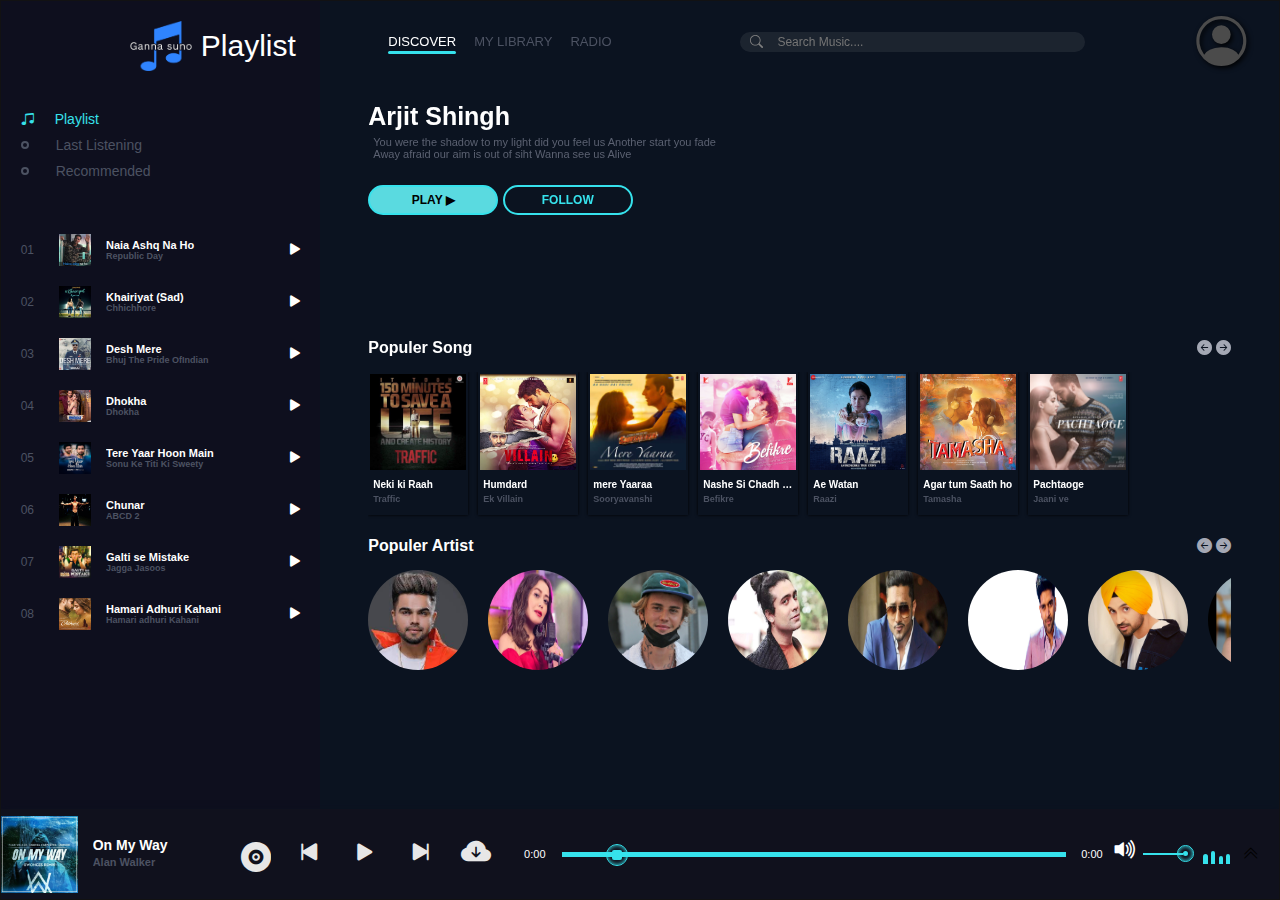
==== arjit.html @ a4bc924c "upload files" ====
<!DOCTYPE html>
<html lang="en">

<head>
    <meta charset="UTF-8">
    <meta http-equiv="X-UA-Compatible" content="IE=edge">
    <meta name="viewport" content="width=device-width, initial-scale=1.0">
    <title>Music🎧</title>
    <link rel="stylesheet" href="https://cdn.jsdelivr.net/npm/bootstrap-icons@1.10.3/font/bootstrap-icons.css">
    <link rel="shortcut icon"sizes="16x16" rel="icon" href="logo-no-background.png" type="image/png">
    <link rel="stylesheet" href="style.css">
        <link rel="stylesheet" href="mobil.css">

    <style>
        header .song_side::before{
    /* border: 1px solid red; */
    content: '';
    position: absolute;
    width: 100%;
    height: 300px;
    /* background: url('arjit_bg.png'); */
    overflow: hidden;
    z-index: -1;

}
    </style>

</head>

<body>
    <header>
        <div class="menu_side">
            <i class="bi bi-x-lg"></i>
            <h1>Playlist
                <img  class=logo src="logo-no-background.png" alt="" srcset="">
            </h1>
            <div class="playlist">
                <h4 class="active"><span></span><i class="bi bi-music-note-beamed"></i>Playlist</h4>
                <h4><span></span><i class="bi bi-music-note-beamed"></i>Last Listening</h4>
                <h4><span></span><i class="bi bi-music-note-beamed"></i>Recommended</h4>

            </div>
            <div class="menu_song">
                <li class="songItem">
                    <span>01</span>
                    <img src="img/1.jpg" alt="">
                    <h5>On my Way <br>
                        <div class="subtitle">Alan Walker</div>
                    </h5>
                    <i class="bi playListPlay  bi-play-fill" id="1"></i>
                </li>
                <li class="songItem">
                    <span>02</span>
                    <img src="img/2.jpg" alt="">
                    <h5>On my Way <br>
                        <div class="subtitle">Alan Walker</div>
                    </h5>
                    <i class="bi playListPlay  bi-play-fill" id="2"></i>
                </li>
                <li class="songItem">
                    <span>03</span>
                    <img src="img/3.jpg" alt="">
                    <h5>On my Way <br>
                        <div class="subtitle">Alan Walker</div>
                    </h5>
                    <i class="bi playListPlay  bi-play-fill" id="3"></i>
                </li>
                <li class="songItem">
                    <span>04</span>
                    <img src="img/4.jpg" alt="">
                    <h5>On my Way <br>
                        <div class="subtitle">Alan Walker</div>
                    </h5>
                    <i class="bi playListPlay  bi-play-fill" id="4"></i>
                </li>
                <li class="songItem">
                    <span>05</span>
                    <img src="img/5.jpg" alt="">
                    <h5>On my Way <br>
                        <div class="subtitle">Alan Walker</div>
                    </h5>
                    <i class="bi playListPlay  bi-play-fill" id="5"></i>
                </li>
                <li class="songItem">
                    <span>06</span>
                    <img src="img/6.jpg" alt="">
                    <h5>On my Way <br>
                        <div class="subtitle">Alan Walker</div>
                    </h5>
                    <i class="bi playListPlay  bi-play-fill" id="6"></i>
                </li>
                <li class="songItem">
                    <span>07</span>
                    <img src="img/7.jpg" alt="">
                    <h5>On my Way <br>
                        <div class="subtitle">Alan Walker</div>
                    </h5>
                    <i class="bi playListPlay  bi-play-fill" id="7"></i>
                </li>
                <li class="songItem">
                    <span>08</span>
                    <img src="img/8.jpg" alt="">
                    <h5>On my Way <br>
                        <div class="subtitle">Alan Walker</div>
                    </h5>
                    <i class="bi playListPlay  bi-play-fill" id="8"></i>
                </li>
            </div>
        </div>
        <div class="song_side">
             <i class="bi bi-list" id="menuopen"></i>
            <nav>
                <ul>
                    <li>Discover <span></span></li>
                    <li>My Library</li>
                    <li>Radio</li>
                </ul>
                <div class="search">
                    <i class="bi bi-search"></i>
                    <input type="text" placeholder="Search Music....">
                </div>
                <div class="user">
                    <!-- <img src="https://yt3.ggpht.com/yti/AGOGRCpw08hh080kgDqpTmfNTJ_ll4WLL0zp-cTqkqyygA=s88-c-k-c0x00ffffff-no-rj" alt=""> -->
                    <i class="bi bi-person-circle"></i>
                </div>
            </nav>
            <div class="content">
                <h1>Arjit Shingh</h1>
                <p>You were the shadow to my light did you feel us Another start you fade <br> Away afraid our aim is
                    out of siht Wanna see us Alive</p>
                <div class="buttons">
                    <button>PLAY ▶</button>
                    <button>FOLLOW</button>
                </div>
            </div>
            <div class="populer-song">
                <div class="h4">
                    <h4>Populer Song</h4>
                    <div class="btn_s">
                        <i class="bi bi-arrow-left-circle-fill" id="pop_song_left"></i>
                        <i class="bi bi-arrow-right-circle-fill" id="pop_song_right"></i>
                    </div>
                </div>
                <div class="pop_song">
                    <li class="songItem">
                        <div class="img_play">
                            <img src="img/1.jpg" alt="">
                            <i class="bi playListPlay bi-play-fill" id="9"></i>

                        </div>
                        <h5>On my Way <br>
                            <div class="subtitle">Alan Walker</div>
                        </h5>
                    </li>
                    <li class="songItem">
                        <div class="img_play">
                            <img src="img/1.jpg" alt="">
                            <i class="bi playListPlay bi-play-fill" id="10"></i>

                        </div>
                        <h5>On my Way <br>
                            <div class="subtitle">Alan Walker</div>
                        </h5>
                    </li>
                    <li class="songItem">
                        <div class="img_play">
                            <img src="img/1.jpg" alt="">
                            <i class="bi playListPlay bi-play-fill" id="11"></i>

                        </div>
                        <h5>On my Way <br>
                            <div class="subtitle">Alan Walker</div>
                        </h5>
                    </li>
                    <li class="songItem">
                        <div class="img_play">
                            <img src="img/1.jpg" alt="">
                            <i class="bi playListPlay bi-play-fill" id="12"></i>

                        </div>
                        <h5>On my Way <br>
                            <div class="subtitle">Alan Walker</div>
                        </h5>
                    </li>
                    <li class="songItem">
                        <div class="img_play">
                            <img src="img/1.jpg" alt="">
                            <i class="bi playListPlay bi-play-fill" id="13"></i>

                        </div>
                        <h5>On my Way <br>
                            <div class="subtitle">Alan Walker</div>
                        </h5>
                    </li>
                    <li class="songItem">
                        <div class="img_play">
                            <img src="img/1.jpg" alt="">
                            <i class="bi playListPlay bi-play-fill" id="14"></i>

                        </div>
                        <h5>On my Way <br>
                            <div class="subtitle">Alan Walker</div>
                        </h5>
                    </li>
                    <li class="songItem">
                        <div class="img_play">
                            <img src="img/1.jpg" alt="">
                            <i class="bi playListPlay bi-play-fill" id="15"></i>

                        </div>
                        <h5>On my Way <br>
                            <div class="subtitle">Alan Walker</div>
                        </h5>
                    </li>
                   
                </div>
            </div>
            <div class="populer_artists">
                <div class="h4">
                    <h4>Populer Artist</h4>
                    <div class="btn_s">
                        <i class="bi bi-arrow-left-circle-fill" id="pop_art_left"></i>
                        <i class="bi bi-arrow-right-circle-fill" id="pop_art_right"></i>
                    </div>
                </div>
                <div class="item">

                    <li>
                        <img src="img/akhil.jpg" alt="">
                    </li>
                    <li>
                        <img src="img/neha.jpg" alt="">
                    </li>
                    <li>
                        <img src="img/justin-bieber-lede.jpg" alt="">
                    </li>
                    <li>
                        <img src="img/jubin Nautiyal.jpg" alt="">
                    </li>
                    <li>
                        <img src="img/honey.jpg" alt="">
                    </li>
                    <li>
                       <a href="guru.html"> <img src="img/guru.jpg" alt=""></a>
                    </li>
                    <li>
                        <img src="img/Diljit_Dosanjh.jpg" alt="">
                    </li>
                    <li>
                        <img src="img/dhvani.jpg" alt="">
                    </li>
                    <li>
                        <img src="img/atif.jpg" alt="">
                    </li>
                    <li>
                        <img src="img/alan.jpg" alt="">
                    </li>

                
                </div>
            </div>
        </div>



            <div class="master_play">
                <img src="img/1.jpg" alt="" id="poster_master_play">
                <h5 id="title">
                    On My Way
                    <div class="subtitle">
                        Alan Walker
                    </div>
                </h5>
            
                <div class="icon">
                    <i class="bi shuffle bi-vinyl-fill">next</i>
                    <i class="bi bi-skip-start-fill" id="back"></i>
                    <i class="bi bi-play-fill" id="masterPlay"></i>
                    <i class="bi bi-skip-end-fill" id="next"></i>
                    <a href="" id="download_music"><i class="bi bi-cloud-arrow-down-fill"></i></a>
                </div>
                <span id="currentStart">0:00</span>
                <div class="bar">
                    <input type="range" id="seek" min="0" max="100">
                    <div class="bar2" id="bar2"></div>
                    <div class="dot"></div>
                </div>
                <span id="currentEnd">0:00</span>
                <div class="vol">
                    <i class="bi bi-volume-up-fill" id="vol-icon"></i>
                    <input type="range" min="0" max="100" id="vol">
                    <div class="vol_bar"></div>
                    <div class="dot" id="vol_dot"></div>
                </div>
                <div class="wave" id="wave">
                    <div class="wave1"></div>
                    <div class="wave1"></div>
                    <div class="wave1"></div>
                    <div class="wave1"></div>
                </div>
                        <i class="bi bi-chevron-double-up"></i>
            </div>
    </header>
    <script src="Arjit.js"></script>
</body>

</html>
---- style.css ----
*{
    padding: 0;
    margin: 0;
    box-sizing: border-box;
}

body{
    font-family:Verdana, Geneva, Tahoma, sans-serif;
    width: 100%;
    height: 100vh;
    background: #121213;
    display: flex;
    align-items: center;
    justify-content: center;
    margin: 0 auto;
    /* display: grid; */
    /* place-items: center; */

}
h1::selection{
    background-color: #000000;
}
h5::selection{
    background-color: #000000;
}
div::selection{
    background-color: #000000;
}
span::selection{
    background-color: #000000;
}
img::selection{
    background-color: #000000;
}
h4::selection{
    background-color: #000000;
}
p::selection{
    background-color: #000000;
}
button::selection{
    background-color: #000000;
}
li::selection{
    background-color: #000000;
}
input::selection{
    background-color: #000000;
}
header{
    width: 85%;
    height: 95%;
    width: 99.9%;
    height: 99.8%;
    /* border: 1px solid #fff; */
    display: flex;
    flex-wrap: wrap;
    overflow: hidden;
    position: relative;
}
header .menu_side, .song_side{
    width: 25%;
    height: 90%;
    /* border: 1px solid red; */
    background: #0e0f1e;
    color: white;
}
header .song_side{
    width: 75%;
    background: #0b1320;
}
header .master_play{
    width: 100%;
    height: 10%;
    /* border:1px solid #00ff04; */
    background: #10111d;
    box-shadow: 0px 3px 8px #090f1f;

}
header .menu_side h1{
        /* border:1px solid #00ff04; */
    font-size: 30px;
    margin: 20px 0px 0px 20px;
    font-weight: 500;
    width: 50%;
    display: flex;
    flex-wrap: nowrap;
    align-items: center;
    justify-content: space-evenly;
    flex-direction: row-reverse;
}
.logo{
    height: 50px;
    margin-left: 100px;
}
header .menu_side .playlist{
    margin: 40px 0px 0px 20px;
}
header .menu_side .playlist h4{
    font-size: 14px;
    font-weight: 400;
    padding-bottom: 10px;
    color: #4c5262;
    cursor: pointer;
    display: flex;
    align-items: center;
    transition: 0.3s linear;
}
header .menu_side .playlist h4:hover{
    color: wheat;
}
header .menu_side .playlist h4 span{
    position: relative;
    margin-right: 35px;
    
}
header .menu_side .playlist h4 span::before{
    content: '';
    position: absolute;
    width: 4px;
    height: 4px;
    border: 2px solid #4c5262;
    border-radius: 50%;
    top: -4px;
    transition: .3s linear;
}
header .menu_side .playlist h4:hover span::before{
    border: 2px solid white;
    background: white;

}
header .menu_side .playlist h4 .bi{
    display: none;
}
header .menu_side .playlist .active {
    color: #36e2ec;
}
header .menu_side .playlist .active span {
    display: none;
}
header .menu_side .playlist .active .bi {
    display: flex;
    margin-right: 20px;
}
header .menu_side .menu_song{
    width: 100%;
    height: 480px;
    /* border: 1px solid rgb(207, 70, 70); */
    margin-top: 40px;
    overflow: hidden;
    z-index: -59579;
    overflow: scroll;
}
header .menu_side .menu_song::-webkit-scrollbar{
   display: none;
}
header .menu_side .menu_song li{
    list-style-type: none;
    position: relative;
    padding: 5px 0px 5px 20px;
    display: flex;
    align-items: center;
    margin-bottom: 10px;
    cursor: pointer;
    transition: .3s linear;
}
header .menu_side .menu_song li:hover{
    box-shadow: 0px 0px 10px black;
    background: rgb(105, 105, 105, .1);
}

header .menu_side .menu_song li span{
    font-size: 12px;
    font-weight: 500;
    color: #4c5262;
}
header .menu_side .menu_song li img{
    width: 32px;
    height: 32px;
    margin-left: 25px;
}
header .menu_side .menu_song li h5{
    font-size: 11px;
    margin-left: 15px;
    width: 170px;
    /* border: 1px solid #fff; */
    overflow: hidden;
    text-overflow: ellipsis;
    white-space: nowrap;
}
header .menu_side .menu_song li h5 .subtitle{
    font-size: 9px;
    color: #4c5262;
}
header .menu_side .menu_song li .bi{
    position: absolute;
    right: 15px;
    font-size: 20px;
}
header .menu_side .menu_song li .bi:hover{
    color: rgb(0, 255, 153);
}
header .menu_side .menu_song li:hover{
    color: rgb(0, 202, 209);
}
header .menu_side .menu_song li h5 .subtitle:hover{
    color: rgb(177, 177, 177);
}

header .master_play {
    display: flex;
    align-items: center;
    padding: 0px 20px;
    z-index: 535534;
}

header .master_play .wave{
    width: 30px;
    height: 30px;
    /* border: 1px solid pink; */
    padding-bottom: 5px;
    display: flex;
    align-items:flex-end;
    margin: 0px 10px 0px 20px;
    /* right:  10%; */
}
header .master_play .wave .wave1{
    width: 5px;
    height: 10px;
    background: #36e2ec;
    margin-right: 3px;
    border-radius: 10px 10px 0px 0px;
    animation: wave unset;
    /* animation: wave .5s linear infinite; */
}
header .master_play .wave .wave1:nth-child(2){
    height: 13px;
    margin-right: 3.3px;
        animation-delay: .4s;
}
header .master_play .wave .wave1:nth-child(3){
    height: 8px;
    animation-delay: .7s;
}

/* javascript classes */

header .master_play .active1 .wave1{
    animation: wave .5s linear infinite;
}
header .master_play .active1:nth-child(2) {
    animation-delay: .4s;
}

header .master_play .active1:nth-child(3) {
    animation-delay: .7s;
}

@keyframes wave{
    0%{
        height:0px;
    }
    30%{
        height:9px;
    }
    60%{
        height:20px;
    }
    80%{
        height:10px;
    }
    100%{
        height:15px;
    }

}

header .master_play img {
    margin-left: -20px;
    width: 77px;
    height: auto;
    position: sticky;
}
header .master_play h5 {
    margin-right: 10vh;
    width: 200px;
    /* border: 1px solid greenyellow; */
    margin-left: 15px;
    color: #fff;
    line-height: 17px;
    overflow: hidden;
    text-overflow: ellipsis;
    white-space: nowrap;
    font-size: 14px;
    /* left: 5%; */
    position: relative;
}
/* header .master_play #currentEnd {
} */
header .master_play h5 .subtitle {
    font-size: 11px;
    overflow: hidden;
    text-overflow: ellipsis;
    white-space: nowrap;
    color: #4c5262;
    width: 100%;
}

header .master_play .icon{
    font-size: 90px;
    font-size: 20px;
    color: white;
    margin: 0px 0px 0px 10px;
    outline: none;
    align-items: center;
    /* border: 1px solid red; */
    min-width: 250px;
}
header .master_play .icon .bi{
    cursor: pointer;
    outline: none;
    color: rgb(231, 231, 231);
    cursor: pointer;
    font-size: 30px;
}

header .master_play .icon .shuffle{
    /* cursor: pointer; */
    /* outline: none; */
    font-size: 30px;
    margin-right: 10px;
    max-width: 31.9px;
    /* border: 1px solid red; */
    padding: 2px;
    overflow: hidden;
    display: flex;
    align-items: center;
    margin-left: -35px;
    margin-bottom: -40px;
}
header .master_play .icon #download_music{
    text-decoration: none;
    color: white;
    font-size: 22px;
    margin-left: 10px;
}

header .master_play .icon .bi:nth-child(2){

    margin-left: 8%;
}
header .master_play .icon .bi:nth-child(3){

    margin-left: 8%;
}
header .master_play .icon .bi:nth-child(4){

    margin-left: 8%;
}
header .master_play .icon #download_music:nth-child(5){
    margin-left: 8%;
}
header .master_play span{
    color: #fff;
    width: 32px;
    /* border: 1px solid red; */
    font-size: 11px;
    font-weight: 400;
}
/* header .master_play #currentStart{
    margin: 0px 20px 0px 20px;
} */

header .master_play .bar{
    position: relative;
    width: 100%;
    height: 5px;
    background: rgb(105, 105, 170, .1);
    margin: 0px 15px 0px 0px;
    /* bottom: 10%; */
    /* position: absolute; */
    margin-left: 1.3%;
}

header .master_play .bar .bar2{
    position: absolute;
    background: #36e2ec;
    width: 100%;
    height: 100%;
    top: 0;
    transition: 1s linear;
}
/* vol_bar */
header .master_play .bar .dot{
    position: absolute;
    width: 10px;
    height: 10px;
    background: #36e2ec;
    border-radius: 20%;
    left: 10%;
    /* left: 0%; */
    top: -1.7px;
    transition: 1s linear;
}

header .master_play .bar .dot::before{
    position: absolute;
    content: '';
    width: 20px;
    height: 20px;
    border: 1px solid #36e2ec;
    border-radius: 50%;
    left: -6px;
    top: -6px;
    box-shadow:  inset 0px 0px 4px  #36e2ec;
    /* -webkit-animation: spin 2s linear infinite; */
        /* animation: spin 2s linear infinite; */
}

/* -webkit-animation: spin 2s linear infinite;
animation: spin 2s linear infinite; */



@-webkit-keyframes spin {
    0% {
        -webkit-transform: rotate(0deg);
    }

    100% {
        -webkit-transform: rotate(360deg);
    }
}

@keyframes spin {
    0% {
        transform: rotate(0deg);
    }

    100% {
        transform: rotate(360deg);
    }
}

header .master_play .bar input{
    position: absolute;
    width: 100%;
    top: -7px;
    left: 0;
    cursor: pointer;
    z-index: 99999;
    opacity: 0;
}


header .master_play .vol{
    position: relative;
    width: 100px;
    height: 2px;
    background: rgb(105, 105, 170, .1);
    /* margin-left: 50px; */
    /* left:75%; */
    margin-left: 40px;
}

header .master_play .vol .bi{
    position: absolute;
    color: #fff;
    font-size: 25px;
    top: -17px;
    left: -30px;
}
header .master_play .vol input {
    position: absolute;
    width: 100%;
    top: -7px;
    left: 0;
    cursor: pointer;
    z-index: 9999;
    opacity: 0;
}
header .master_play .vol .vol_bar {
    position: absolute;
    background: #36e2ec;
    width: 100%;
    height: 100%;
    top: 0;
    transition: 1s linear;
}
header .master_play .vol .dot{
    position: absolute;
    width: 5px;
    height: 5px;
    background: #36e2ec;
    border-radius: 50%;
    left: 100%;
        top: -1.7px;
        transition: 1s linear;
}
    header .master_play .vol .dot::before {
        position: absolute;
            content: '';
            width: 15px;
            height: 15px;
            border: 1px solid #36e2ec;
            border-radius: 50%;
            left: -6px;
            top: -6px;
            box-shadow: inset 0px 0px 4px #36e2ec;
}
header .song_side{
    z-index: 2;
    /* border: 1px solid red; */
}
header .song_side::before{
    /* border: 1px solid red; */
    content: '';
    position: absolute;
    width: 100%;
    height: 300px;
    /* background: url('img/bg.png'); */
    overflow: hidden;
    z-index: -1;

}
header .song_side nav{
    width: 90%;
    height: 10%;
    /* border: 1px solid #889fdf; */
    margin: auto;
    display: flex;
    align-items: center;
    justify-content: space-between;
}
header .song_side nav ul{
    display: flex;
    margin-left: 20px;
}
header .song_side nav ul li{
    list-style-type: none;
    position: relative;
    font-size: 13px;
    text-transform: uppercase;
    color: #4c5262;
    margin-right: 18px;
    cursor: pointer;
    transition: .5s linear;
}
header .song_side nav ul li:hover{
    color: #fff;
}
header .song_side nav ul li:nth-child(1){
    color: #fff;
}
header .song_side nav ul li span{
    position: absolute;
    width: 100%;
    height: 2.5px;

    background: #36e2ec;
    bottom: -5px;
    left: 0;
    border-radius: 20px;
}
header .song_side nav .search{
    position: relative;
    width: 40%;

    padding: 1px 10px;
    border-radius: 20px;
    /* border: 1px solid #fff; */
    color: gray;
}
header .song_side nav .search::before{
    content: '';
    position: absolute;
    width: 100%;
    height: 100%;
    background: rgb(184, 184, 184, .1);
    border-radius: 20px;
    backdrop-filter: blur(5px);
    z-index: -1;
}
header .song_side nav .search .search_results{
    position: absolute;
    width: 100%;
    height: 200px;
    /* border: 1px solid rgb(0, 255, 26); */
    margin-top: 10px;
    border-radius: 10px;
    overflow: auto;
}
header .song_side nav .search .search_results::-webkit-scrollbar{
    display: none;
}
header .song_side nav .search .search_results .card{
    width: 100%;
    min-height: 45px;
    /* border: 1px solid #fff; */
    display: flex;
    align-items: center;
    background: rgba(184,184,184, .1);
    border-radius: 10px;
    margin-bottom: 5px;
        text-decoration: none;
        box-shadow: 0px 0px 5px rgba(255, 255, 255, 0.257);
        display: none;
}
header .song_side nav .search .search_results .card img{
    width: 45px;
    height: 45px;
    border-radius: 5px 0px 0px 5px;
    margin-left: 0px;
}
header .song_side nav .search .search_results .card .content{
    width: 80%;
    height: 100%;
    /* border: 1px solid rgb(127, 125, 125); */
    padding: 0;
    color: rgb(255, 255, 255);
    font-size: 13px;
    font-weight: 600;

}
header .song_side nav .search .search_results .card .content .subtitle{
    width: 80%;
    height: 100%;
    color: rgb(186, 186, 186);
    font-size: 11px;
    font-weight: 500;

}
header .song_side nav .search .bi{
   font-size: 13px;
   padding: 3px 0px 0px 10px;
}
header .song_side nav .search input{
   background: none;
   background: transparent;
   border: none;
   outline: none;
   padding: 0px 10px;
   color: #fff;
   font-size: 12px;
   
}
header .song_side nav .user{
   position: relative;
   width: 30px;
   height: 30px;
   margin-right: 3%;
}
header .song_side nav .user i{
   color: #4b4b4b;
   font-size: 50px;
   position: absolute;
   width: 100%;
   height: 100%;
   text-shadow: 2px 2px 5px #000000ec;
   top: -13px;
   right: -20px;
}
header .song_side .content{
    width: 90%;
    height: 30%;
    /* border: 1px solid red; */
    margin: auto;
    padding-top: 20px;
}
header .song_side .content h1{
    font-size: 25px;
    font-weight: 600;
}
header .song_side .content p{
    font-size: 11px;
    font-weight: 400;
    color: #5b6171;
    margin: 5px;
}
header .song_side .content .buttons{
    margin-top: 15px;
    
}
header .song_side .content .buttons button{
    width: 130px;
    height: 30px;
    border: 2px solid #36e2ec;
    outline: none;
    border-radius: 20px;
    background: #5adae0;
    color: rgb(0, 0, 0);
    cursor: pointer;
    transition: .3s linear;
    font-size: 12px;
    font-weight: 600;
}
header .song_side .content .buttons button:hover{
    background: none;
    color: #36e2ec;
}
header .song_side .content .buttons button:nth-child(2){
    background: none;
    color: #36e2ec;
}
header .song_side .content .buttons button:nth-child(2):hover{
    background: #36e2ec;
    color: #000000;
}
header .song_side .populer-song{
    width: 90%;
    height: auto;
    margin: auto;
    margin-top: 15px;
    /* border: 1px solid pink; */
}



header .song_side .populer-song .h4{

    display: flex;
    align-items: center;
    justify-content: space-between;
}
header .song_side .populer-song .h4 .bi{
    color: #a4a8b4;
    font-size: 15px;
    cursor: pointer;
    transition: .3s linear;
}
header .song_side .populer-song .h4 .bi:hover{
    color: #ffffff;
    
}
header .song_side .populer-song .pop_song{
    width: 100%;
    height: 150px;
    margin-top: 15px;
    display: flex;
    /* border: 1px solid red; */
    overflow: auto;
    scroll-behavior: smooth;
}
header .song_side .populer-song .pop_song::-webkit-scrollbar{
    display: none;
}
header .song_side .populer-song .pop_song li{
    min-width: 100px;
    height: 143px;
    list-style-type: none;
    margin-right: 10px;
    transition: .3s linear;
    box-shadow: 0px 0px 3px rgb(0, 0, 0);
    
}
header .song_side .populer-song .pop_song li:hover{
    background: rgb(0, 0, 0);
    box-shadow: 0px 0px 8px 5px rgb(0, 0, 0);
   border: 1px solid rgb(68, 68, 68);
   
}
header .song_side .populer-song .pop_song li .img_play{
    position: relative;
    width: 100px;
    height: 100px;
    display: flex;
    align-items: center;
    justify-content: center;
}
header .song_side .populer-song .pop_song li .img_play img{
    width: 100%;
    height: 100%;
    margin: 2px ;
    padding: 2px;
}


header .song_side .populer-song .pop_song li .img_play .bi{
    position: absolute;
    font-size: 20px;
    cursor: pointer;
    transition: .3s linear;
    color: rgb(255, 255, 255);
    text-shadow: 0px 0px 10px black;
    opacity: 0;
}
header .song_side .populer-song .pop_song li:hover .img_play .bi{
    opacity: 1;
}
header .song_side .populer-song .pop_song li h5{
    padding: 5px 0px 0px 5px;
    line-height: 15px;
    font-size: 10px;
    width: 100px;
    overflow: hidden;
    white-space: nowrap;
    text-overflow: ellipsis;
}
header .song_side .populer-song .pop_song li h5 .subtitle{
    font-size: 9px;
    overflow: hidden;
    white-space: nowrap;
    text-overflow: ellipsis;
    color: #4c5262;
}
header .song_side .populer_artists{
    width: 90%;
    height: auto;
    margin: auto;
    margin-top: 15px;
    /* border: 1px solid white; */
}
header .song_side .populer_artists .h4 {
    display: flex;
    align-items: center;
    justify-content: space-between;
}

header .song_side .populer_artists .h4 .bi {
    color: #a4a8b4;
    cursor: pointer;
    transition: .3s linear;
    font-size: 15px;
}

header .song_side .populer_artists .h4 .bi:hover {
    color: #ffffff;

}
header .song_side .populer_artists .item {
        width: 100%;
        height: 150px;
        margin-top: 15px;
        display: flex;
        /* border: 1px solid red; */
        overflow: auto;
        scroll-behavior: smooth;
}
header .song_side .populer_artists .item::-webkit-scrollbar {
        display: none;
}
header .song_side .populer_artists .item li{
    list-style-type: none;
    position: relative;
    width: 100px;
    height: 100px;
    border-radius: 50%;
    margin-right: 20px;
    cursor: pointer;
}
header .song_side .populer_artists .item li img{
    position: relative;
    width: 100px;
    height: 100px;
    border-radius: 50%;
    margin-right: 20px;
    cursor: pointer;
} 
header .song_side .populer_artists .item li img{
    position: relative;
    width: 100px;
    height: 100px;
    border-radius: 50%;
    margin-right: 20px;
    cursor: pointer;
    /* border: .1px solid black; */
} 

/* //////////////////////////mobile style//////////////////////// */

.bi-list{
    display: none;
}
.bi-x-lg{
    display: none;
}
button{
    text-decoration: none;
  position: relative;
  border: none;
  font-size: 14px;
  font-family: inherit;
  cursor: pointer;
  color: #fff;
  width: 15rem;
  height: 3em;
  line-height: 2em;
  text-align: center;
  background: linear-gradient(90deg, #03a9f4, #f441a5, #ffeb3b, #03a9f4);
  background-size: 300%;
  border-radius: 30px;
  z-index: 1;
  top: 25%;
  margin-top: 10px;
  margin-bottom: 10px;
}
---- mobil.css ----
@media only screen and (max-width: 800px){

    header .master_pl {
        /* display: none; */
        /* position: absolute; */
        /* border: 2px solid red; */
        display: block;
        margin: auto;
    }

    header .master_pl .wave{
        display: none;
    }
    header .master_play .icon{
        margin-left: 10%;
    }
    header .master_pl .icon{
        position: absolute;
        /* border: 2px solid red; */
        margin-top: 10%;
        font-size: 50px;
        width: 100%;
        display: flex;
        /* margin: auto; */
    }
    header .master_pl .icon .bi:nth-child(1) {
            margin-left: 0%;
            margin-top: -40px;
    }
    header .master_pl .icon .bi:nth-child(2) {
    
            margin-left: 10%;
    }
    header .master_pl .icon .bi:nth-child(3) {
    
            margin-left: 15%;
    }
    header .master_pl .icon .bi:nth-child(4) {
    
            margin-left: 16%;
    }
    header .master_play_mobil {
        width: 100%;
        height: 100%;
        position: absolute;
    }

    .bi-chevron-double-up {
        color: #fff;
        font-size: 30px;
    }
    #barr{
        /* display: flex; */
    }
    .bi-chevron-double-down {
        color: #fff;
        font-size: 30px;
    }

    header .master_pl img {
        width: 400px;
        height: 400px;
        margin-top: 5vh;
        box-shadow: 0px 0px 10px 5px black;
        border-radius: 50%;
        margin-left: 20%;
        padding: 10px;
    }

    header .master_play h5{
        display: none;
    } 
    header .master_pl h5 {
        font-size: 20px;
        /* border: 1px solid pink; */
        width: 100%;
        margin: 0;
        text-align: center;
        margin-top: 20px;
        margin-bottom: 5%;
        display: block;
    }

    header .master_pl h5 .subtitle {
        font-size: 15px;
    }
    header .master_pl .vol {
        display: none;
    }
  header .master_play .vol {
      display: none;
  }

    header .master_pl .bar {
        /* position: absolute; */
        margin-top: -70px;
        width: 90%;
        margin: 10px 10px 10px 10px;
        margin: auto;
        /* border: 1px solid red; */
        /* position: relative; */
    }
        header .master_pl #currentEnd{
            position: absolute;
            margin-left: 92%;
            margin-top: -3%;
        }
        header .master_play #currentEnd{
            /* position: absolute; */
            /* margin-left: -10px; */
            /* margin-top: -3%; */
        }
        header .master_play #currentStart{
            /* position: absolute; */
            margin-right: 10px;
            /* margin-top: -3%; */
        }
        header .master_pl #currentStart{
            /* margin-top: -4%; */
        }

    header .bi-chevron-double-down {
        top: 0;
        right: 0;
        margin: 10px;
        position: absolute;
        display: block;
    }
}


@media only screen and (max-width: 600px) {
    header .master_play .bar{
        position: absolute; 
        margin-bottom: 15%;
        margin-left: -3.3%;
    }
    header .master_play .wave {
     /* display: none; */
    }
     header .master_pl img {
      margin-left: 10%;
    }
     header .master_pl #currentEnd {
     position: relative;
     left: 85%;
     margin: auto;
     /* position: absolute; */
     /* margin-right: -20px; */
     /* margin-bottom: -20px; */
     /* margin-left: 90%; */
      }
     header .master_pl #currentStart {
     position: relative;
     margin-bottom: 20px;
      }
    header .master_pl .bar {
        width: 75%;
        margin-left: 8%;
        margin-top: -6px;
        /* position: absolute; */
    }
}

@media only screen and (max-width: 510px) {
    header .master_play .wave {
            display: none;
            /* margin-left: 0px; */
            /* position: ; */
        }
}
@media only screen and (max-width: 530px) {
    header .song_side nav .user i{
        margin-right: 30px;
    }
         header .master_play .icon {
             /* border: 1px solid #fff; */
             /* min-width: 160px; */
         }
    header .master_pl .bar{
        /* width: 80%; */
        /* margin-left: 20%; */
        position: absolute;
    }
    header .master_play img {
        width: 70px;
        height: 70px;
        /* margin-left: -8%; */
        margin-top: 25px;
        }
    header .master_pl img {
        width: 399px;
        height: 399px;
        margin-left: 10%;
        }
    header .song_side nav .search{
        margin-left: 50px;
     display: flex;
    }

    header .master_play .wave {
            /* display: none; */
            /* margin-left: 0px; */
            /* position: ; */
        }
      /* header .master_play .icon  { */
        /* border: 1px solid #fff; */
        /* min-width: 160px; */
      /* } */
          header .song_side nav ul{
            display: none;
          }
      header .master_pl .icon .bi:nth-child(1) {
       margin-left: -5%;
       /* display: none; */
    }

        /* header .master_pl #currentEnd { */
           /* margin-left: -15%; */
        /* position: relative; */
            /* left: 85%; */
            /* margin: auto; */
           /* padding: 3px; */
           /* margin: 5px; */
        /* } */

        header .master_play #currentEnd {
           /* display: none; */
           /* opacity: 0; */
        }
    
        header .master_play #currentStart {
            /* display: none; */
            /* opacity: 0; */
        }
     /* header .master_play .bar{
        margin-bottom: 15%;
        margin-left: -6%;
     } */
}
@media only screen and (max-width: 440px) {
        header .master_play .wave {
                display: none;
                /* margin-left: 0px; */
                /* position: ; */
            }
                        header .master_pl img {
                            width: 359px;
                            height: 359px;
                            margin-left: 2%;
                        }
   header .master_pl .icon .bi:nth-child(1) {
         margin-left: -10%;
    }
        header .master_play #currentStart {
            /* margin-left: -10%; */
            /* display: flex; */
            /* position: relative; */
        }
        header .master_play .icon {
            min-width: 210px;
        }
}
@media only screen and (max-width: 400px) {
            header .master_pl #currentEnd {
                    /* display: block; */
                }
   header .master_play .icon .bi:nth-child(1) {
    /* display: flex; */
        /* margin-top:9%; */
     }
           header .master_pl img {
            width: 330px;
            height: 330px;
            margin-left: -1%;
            margin-top: 20%;
            animation: spin 8s linear infinite;
           }
                header .master_pl #currentStart {
                    /* display: block; */
                }

                  header .master_play .icon {
                      /* border: 1px solid #fff; */
                      min-width: 160px;
                      margin-top: 23%;
                      margin-left: 1%;
                  }
                  header .master_pl .icon {
                      /* border: 1px solid #fff; */
                      margin-top: 30%;
                      margin-left: 7%;
                  }

         header .master_pl .icon .bi:nth-child(1) {
             /* margin-left: 189%; */
         }
         header .master_play .icon .bi:nth-child(1) {
             /* margin-left: -188%; */
         }
                  header .master_play .bar{
                    margin-left: -5.5%;
                  }
                  header .master_pl .bar{
                    margin-top: 10%;
                    margin: auto;
                    margin-left: -2%;
                    width: 95%;
                  }

                   header .master_pl .wave {
                       display: flex;
                       margin: auto;
                       margin-top: -9%;
                       font-size: 90px;
                       /* position: ; */
                   }
}
@media only screen and (max-width: 1010px) {
    header .menu_side {
        display: none;
        z-index: 9;
        position: absolute;
        width: 270px;

    }

    header .song_side .bi-list {
        display: block;
        /* margin-left: 220px; */
        margin-top: 10px;

        font-size: 40px;
        z-index: 9;
        position: absolute;
    }

    header .menu_side .bi-x-lg {
        display: block;
        margin-left: 220px;
        font-size: 40px;
        z-index: 9;
        position: absolute;
    }

    header .song_side .bi-list:hover {
        color: rgb(223, 222, 222);
    }

    header .song_side {
        z-index: 2;
        /* border: 1px solid red; */
        width: 100%;
    }

    header .menu_side .bi-x-lg:hover {
        color: rgb(154, 154, 154);
    }

    header .song_side {
        z-index: 2;
        /* border: 1px solid red; */
        width: 100%;
    }

}

   /* header .master_play .bar 
       position: absolute;
       width: 100%;
       height: 5px;
       background: rgb(105, 105, 170, .1);
       margin: 0px 15px 0px 10px;
       bottom: 10%;
       /* position: absolute; */
       /* margin-left: -2.7%; */
       /* border: 1px solid red; */
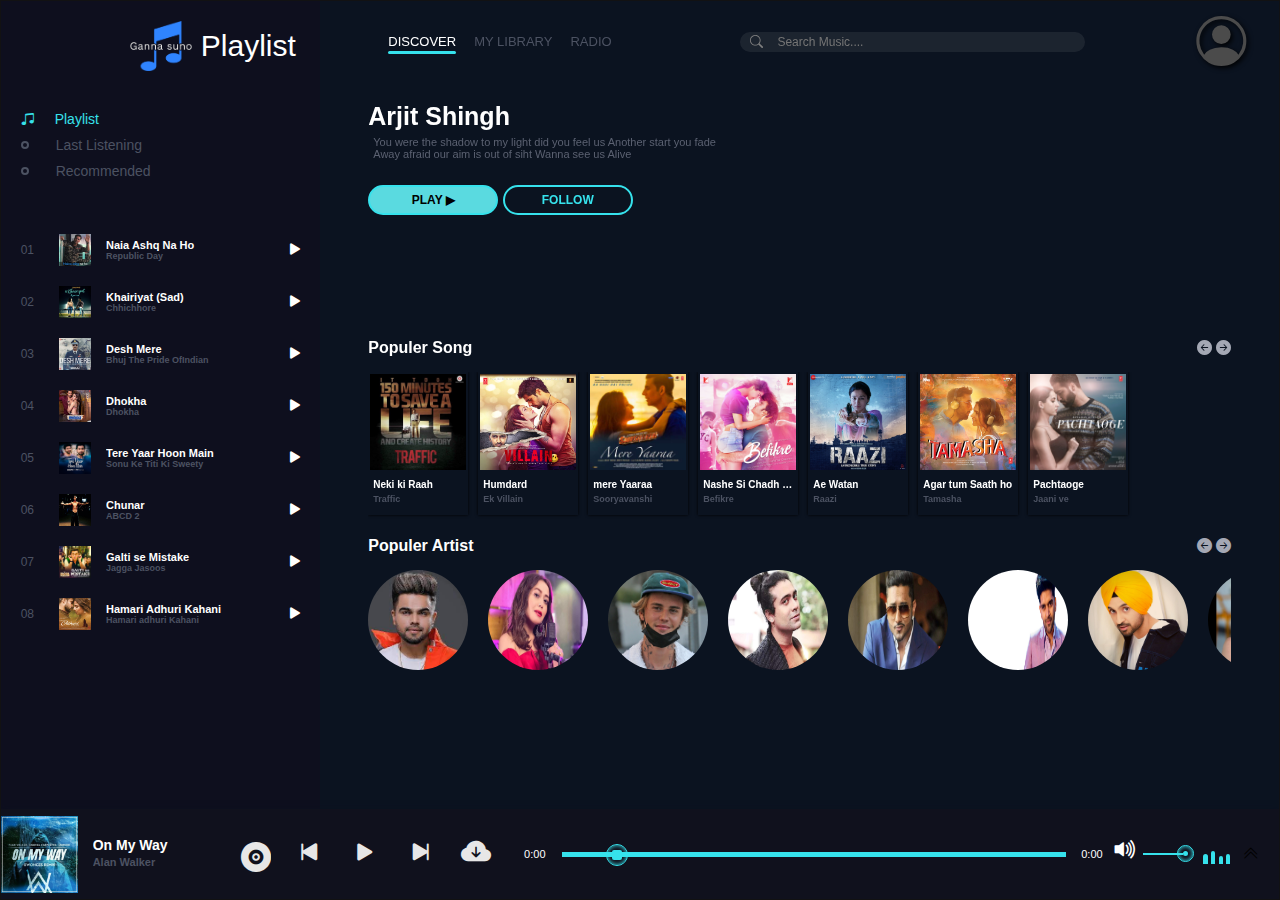
==== commit c8c3ede9: "updatr" ====
--- a/arjit.html
+++ b/arjit.html
@@ -302,6 +302,10 @@
             </div>
     </header>
     <script src="Arjit.js"></script>
+    <script src="App.js"></script>
+    <!-- <script src="song.js"></script> -->
+    <!-- <script src="sondclone.js"></script> -->
+    <script src="repid.js"></script>
 </body>
 
 </html>